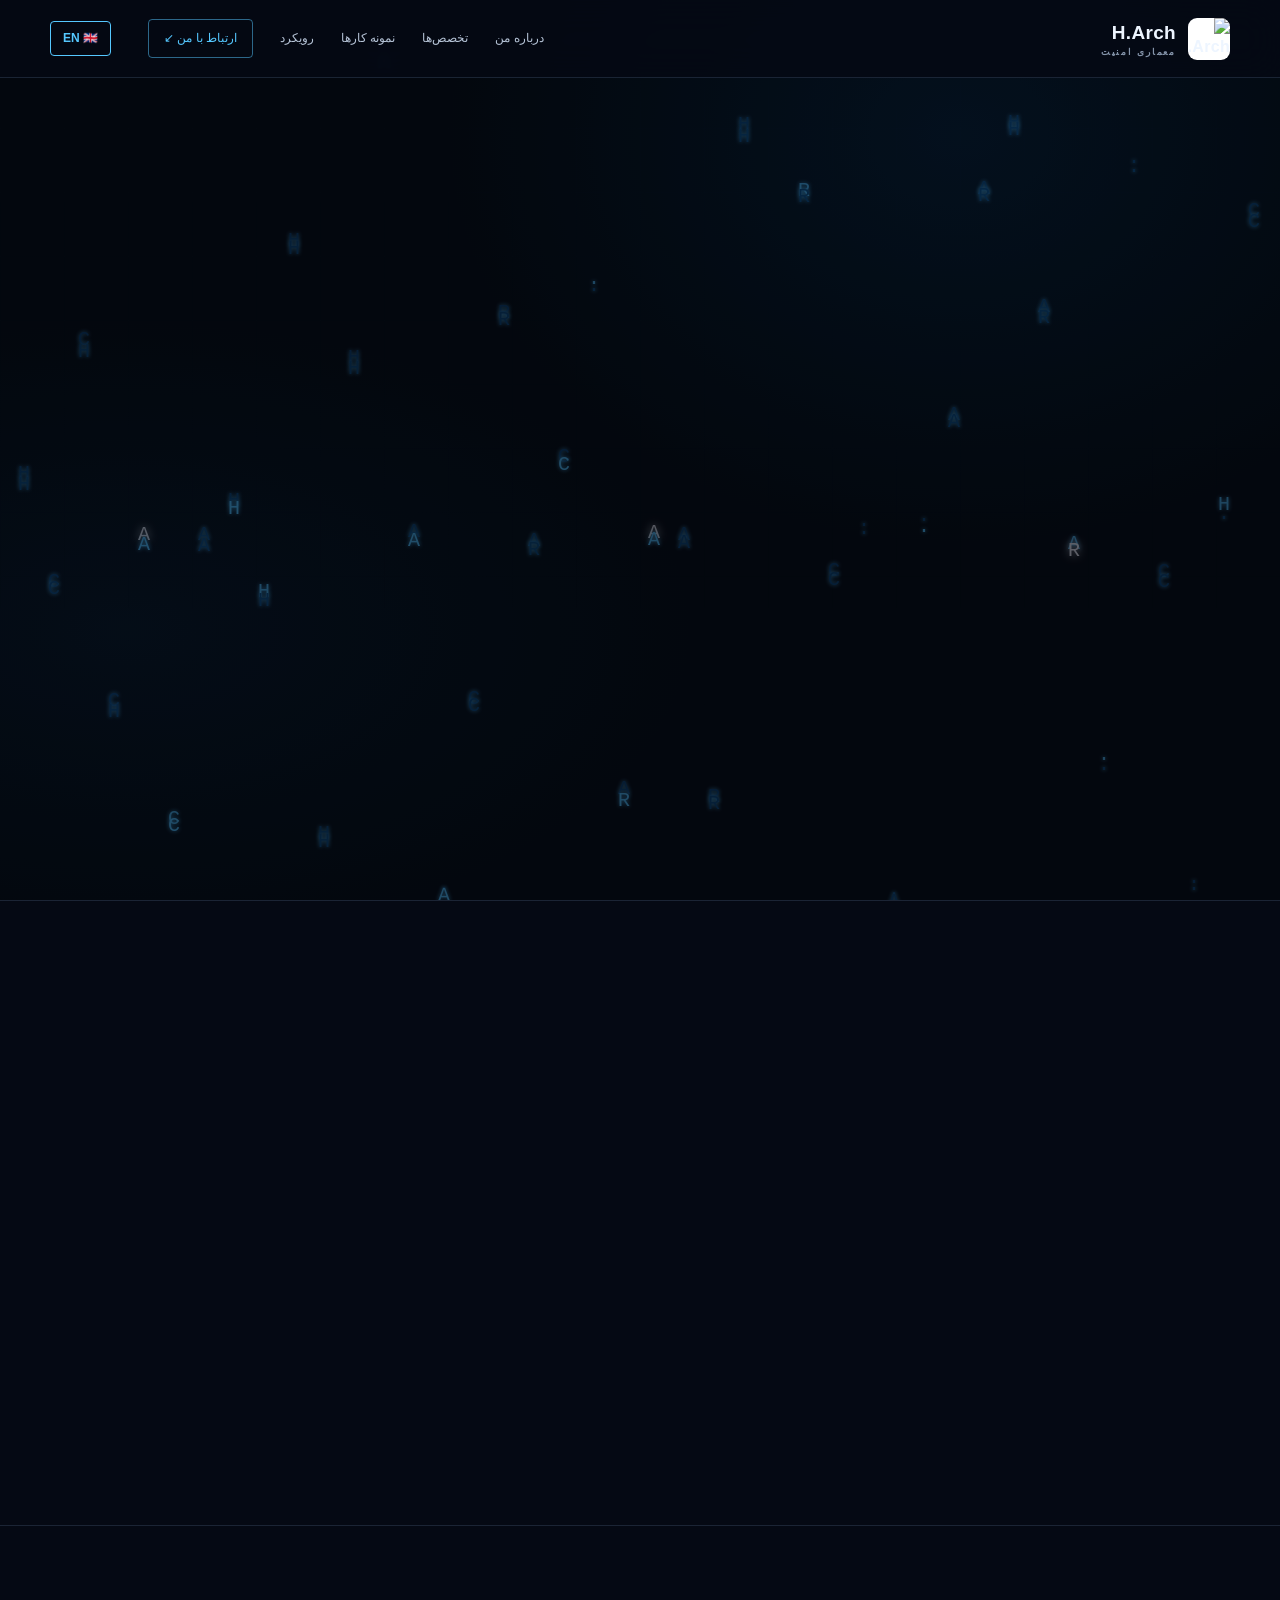
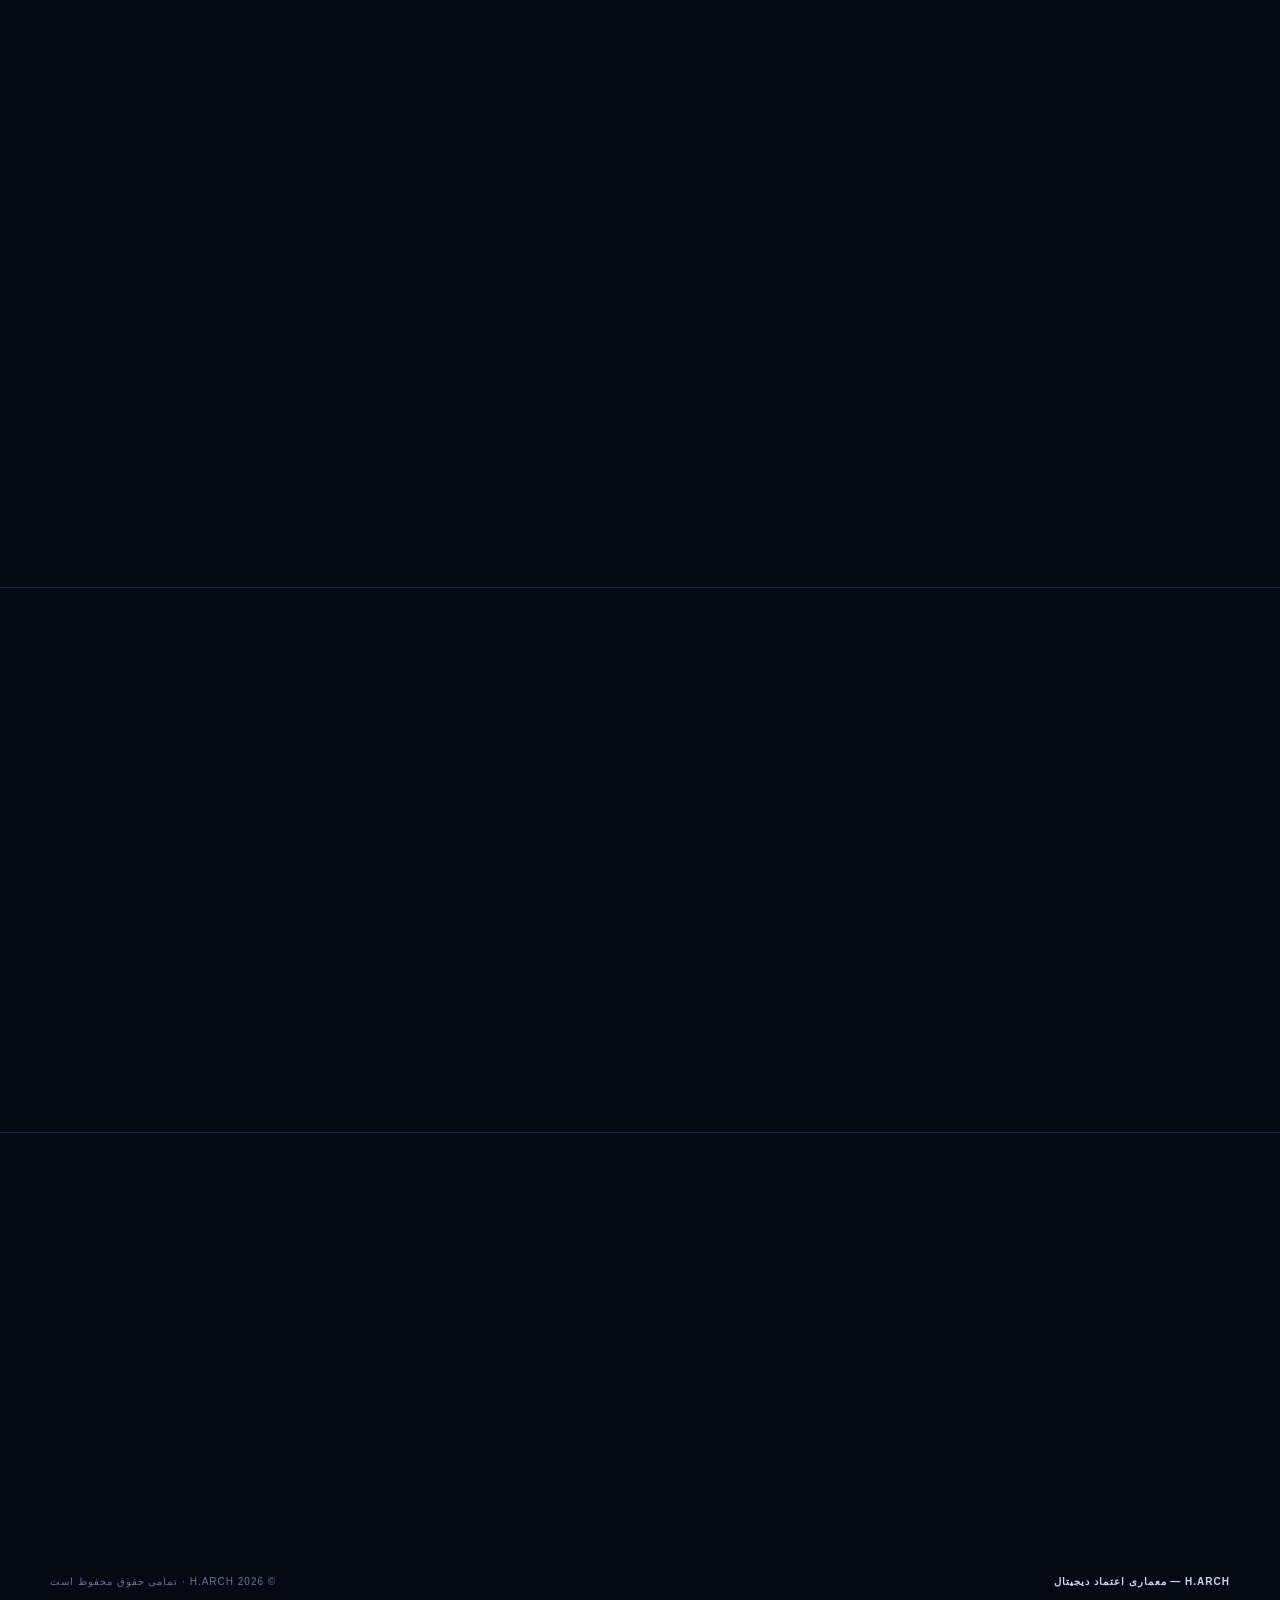
==== index-fa.html @ 06bbb2fb "Create index-fa.html" ====
<!DOCTYPE html>
<html lang="fa" dir="rtl">
<head>
<meta charset="UTF-8">
<meta name="viewport" content="width=device-width, initial-scale=1.0">
<meta name="theme-color" content="#050914">
<meta name="description" content="H.Arch — مهندس امنیت سایبری. معماری امنیت، زیرساخت بدون اعتماد و امنیت ابری.">
<title>H.Arch — معماری اعتماد دیجیتال</title>
<link rel="stylesheet" href="style.css">
<!-- فونت فارسی -->
<link href="https://cdn.fontcdn.ir/Font/Persian/Vazirmatn/Vazirmatn.css" rel="stylesheet">
<style>
  body { font-family: 'Vazirmatn', Inter, sans-serif; }
  h1, h2, h3, .sig-word { font-family: 'Vazirmatn', Georgia, serif; letter-spacing: 0; }
  .eyebrow:before { display: none; }
  .eyebrow { justify-content: flex-end; }
  .hero-actions, .hero-meta { justify-content: flex-end; }
  .float-tag { text-align: right; }
  .step:after { content: "←"; right: auto; left: -9px; }
</style>
</head>
<body>

<canvas id="matrix-bg" aria-hidden="true"></canvas>
<div class="grid-bg" aria-hidden="true"></div>

<!-- ===== Topbar ===== -->
<header class="topbar">
  <div class="wrap" style="display:flex;align-items:center;justify-content:space-between">
    <a class="brand" href="index-fa.html" aria-label="H.Arch home">
      <img src="logo.png" alt="H.Arch Logo">
      <span>H.Arch<small>معماری امنیت</small></span>
    </a>
    <button class="menu-btn" id="menuBtn" aria-label="منو" aria-expanded="false">☰</button>
    <nav class="nav" id="nav">
      <a href="#about">درباره من</a>
      <a href="#expertise">تخصص‌ها</a>
      <a href="#work">نمونه کارها</a>
      <a href="#method">رویکرد</a>
      <a class="contact-link" href="#contact">ارتباط با من ↙</a>
      <a href="index.html" style="color: var(--blue); font-weight: bold; border: 1px solid var(--blue); padding: 7px 12px; border-radius: 4px; margin-right: 10px;">EN 🇬🇧</a>
    </nav>
  </div>
</header>

<main id="home">
  <!-- Hero -->
  <div class="wrap hero">
    <div class="hero-content reveal">
      <div class="eyebrow">مهندسی امنیت مستقل</div>
      <h1>معماری<br><span>اعتماد دیجیتال.</span></h1>
      <p class="hero-copy">من <strong>حامد</strong> هستم — یک مهندس امنیت سایبری که روی طراحی معماری‌های امنیتی مقاوم و کاربردی تمرکز دارد. من ریسک‌های پیچیده را به سیستم‌های شفاف، تصمیمات قابل دفاع و حفاظت قابل اندازه‌گیری تبدیل می‌کنم.</p>
      <div class="hero-actions">
        <a class="btn btn-primary" href="#work">مشاهده پروژه‌ها <span>↖</span></a>
        <a class="btn btn-ghost" href="#about">کشف H.Arch <span>↓</span></a>
      </div>
      <div class="hero-meta">
        <div>تمرکز<b>معماری امنیت</b></div>
        <div>اصل<b>امنیت در طراحی</b></div>
        <div>برند<b>H.Arch</b></div>
      </div>
    </div>
    <div class="visual reveal">
      <div class="orb"></div>
      <div class="portrait-frame">
        <img class="portrait" src="portrait.jpg" alt="حامد - مهندس امنیت سایبری">
        <div class="scan" aria-hidden="true"></div>
      </div>
      <div class="float-tag tag-a">مدل‌سازی تهدید<b>STRIDE · ATT&CK</b></div>
      <div class="float-tag tag-b">امنیت ابری<b>AWS · GCP · Azure</b></div>
      <div class="scroll-note">برای کاوش اسکرول کنید ↓</div>
    </div>
  </div>

  <!-- About -->
  <section id="about">
    <div class="wrap">
      <div class="section-head reveal">
        <div>
          <div class="kicker">۰۱ — درباره من</div>
          <h2>امنیت یک معماری است،<br>نه یک چک‌لیست.</h2>
        </div>
        <p>من به تیم‌ها کمک می‌کنم تا از تفکر پیرامونی به سمت طراحی بدون اعتماد (Zero Trust) حرکت کنند — ترسیم مرزهای اعتماد قبل از نوشتن حتی یک کنترل.</p>
      </div>
      <div class="about-grid reveal">
        <div class="about-text">
          <p>در طول <strong>هشت سال گذشته</strong> به تیم‌های فین‌تک، SaaS و زیرساخت کمک کرده‌ام تا سیستم‌هایی طراحی کنند که در برابر شکست و حملات مقاومت کنند. کار من در تلاقی <strong>مدل‌سازی تهدید</strong>، <strong>معماری هویت</strong> و <strong>امنیت بومی ابری</strong> قرار دارد.</p>
          <p>من معتقدم بهترین کنترل امنیتی آن است که مسیر ناامن را سخت‌تر کند — بنابراین به همان اندازه که برای دفاع در عمق طراحی می‌کنم، برای ارگونومی توسعه‌دهنده نیز طراحی می‌کنم.</p>
        </div>
        <div class="capabilities">
          <div class="capability"><div class="num">/ ۰۱</div><h3>معماری بدون اعتماد (Zero Trust)</h3></div>
          <div class="capability"><div class="num">/ ۰۲</div><h3>امنیت ابری (AWS/GCP/Azure)</h3></div>
          <div class="capability"><div class="num">/ ۰۳</div><h3>مدل‌سازی تهدید و STRIDE</h3></div>
          <div class="capability"><div class="num">/ ۰۴</div><h3>طراحی هویت و دسترسی</h3></div>
        </div>
      </div>
    </div>
  </section>

  <!-- Projects -->
  <section id="work">
    <div class="wrap">
      <div class="section-head reveal">
        <div>
          <div class="kicker">۰۲ — نمونه کارها</div>
          <h2>معماری‌هایی که<br>نفوذ را فرض می‌کنند.</h2>
        </div>
        <p>منتخبی از پروژه‌های معماری امنیتی. برای مشاهده جزئیات طراحی روی هر کارت کلیک کنید.</p>
      </div>
      <div class="project-grid reveal">
        <button class="project" data-project="zt" data-title="پلتفرم بانکداری بدون اعتماد"
          data-desc="بازطراحی یک پلتفرم بانکداری خرده‌فروشی حول پروکسی‌های آگاه از هویت، mTLS سرویس‌به‌سرویس و مجوزدهی مستمر. کاهش سطح حرکت جانبی تا ۷۴٪."
          data-stack="Istio · SPIFFE/SPIRE · OPA · AWS">
          <div class="project-top"><span>/ ZT-01</span><span>فین‌تک</span></div>
          <div class="project-icon">◈</div>
          <h3>پلتفرم بانکداری بدون اعتماد</h3>
          <p>پروکسی‌های آگاه از هویت و mTLS سرویس‌به‌سرویس در ۱۲۰ میکروسرویس.</p>
          <span class="more">مشاهده طراحی ←</span>
        </button>
        <button class="project" data-project="cloud" data-title="سخت‌سازی منطقه فرود ابری"
          data-desc="طراحی یک منطقه فرود چندحسابی AWS با گاردریل‌ها، SCPها و ثبت مرکزی. کاهش پیکربندی‌های نادرست بحرانی از ۱۴۰ به ۳ در یک فصل."
          data-stack="AWS Control Tower · GuardDuty · Security Hub">
          <div class="project-top"><span>/ CL-02</span><span>SaaS</span></div>
          <div class="project-icon">☁</div>
          <h3>سخت‌سازی منطقه فرود ابری</h3>
          <p>گاردریل‌های چندحسابی، SCPها و تشخیص متمرکز.</p>
          <span class="more">مشاهده طراحی ←</span>
        </button>
        <button class="project" data-project="threat" data-title="برنامه مدل‌سازی تهدید"
          data-desc="ساخت یک برنامه مدل‌سازی تهدید تکرارپذیر مبتنی بر STRIDE که توسط ۹ تیم محصول پذیرفته شد، همراه با لینت خودکار نمودار جریان داده در CI."
          data-stack="STRIDE · ATT&CK · CI linting">
          <div class="project-top"><span>/ TM-03</span><span>پلتفرم</span></div>
          <div class="project-icon">⬡</div>
          <h3>برنامه مدل‌سازی تهدید</h3>
          <p>یک برنامه STRIDE تکرارپذیر با لینت جریان داده یکپارچه در CI.</p>
          <span class="more">مشاهده طراحی ←</span>
        </button>
      </div>
    </div>
  </section>

  <!-- Method -->
  <section id="method">
    <div class="wrap">
      <div class="section-head reveal">
        <div>
          <div class="kicker">۰۳ — رویکرد</div>
          <h2>مسیری تکرارپذیر<br>از ریسک تا تاب‌آوری.</h2>
        </div>
        <p>هر پروژه از یک چرخه چهار مرحله‌ای یکسان پیروی می‌کند — طراحی شده برای تولید آرتیفکت‌های ماندگار، نه اسلاید.</p>
      </div>
      <div class="method reveal">
        <div class="step"><div class="n">۰۱</div><h3>مدل‌سازی</h3><p>ترسیم دارایی‌ها، مرزهای اعتماد و جریان داده‌ها قبل از طراحی کنترل‌ها.</p></div>
        <div class="step"><div class="n">۰۲</div><h3>تهدیدشناسی</h3><p>شمارش تهدیدها با STRIDE و ATT&CK؛ رتبه‌بندی بر اساس قابلیت بهره‌برداری.</p></div>
        <div class="step"><div class="n">۰۳</div><h3>طراحی</h3><p>انتخاب کنترل‌هایی که مسیر ناامن را سخت‌تر می‌کنند.</p></div>
        <div class="step"><div class="n">۰۴</div><h3>اعتبارسنجی</h3><p>خودکارسازی تشخیص و تست مجدد مداوم، نه یک بار در سال.</p></div>
      </div>
    </div>
  </section>

  <!-- Contact -->
  <section id="contact">
    <div class="wrap">
      <div class="contact-box reveal">
        <div>
          <div class="kicker">۰۴ — ارتباط</div>
          <h2>بیایید اعتماد بسازیم.</h2>
          <p>آماده همکاری در پروژه‌های معماری امنیت و مشاوره.</p>
        </div>
        <a class="btn btn-primary" href="mailto:hello@harch.security">hello@harch.security ←</a>
      </div>
    </div>
  </section>
</main>

<footer class="wrap">
  <div class="footer-inner">
    <span class="footer-brand">H.Arch — معماری اعتماد دیجیتال</span>
    <span>© <span id="year"></span> H.Arch · تمامی حقوق محفوظ است</span>
  </div>
</footer>

<!-- Modal -->
<div class="modal" id="modal" role="dialog" aria-modal="true" aria-labelledby="modal-title">
  <div class="modal-card">
    <button class="close" id="modal-close" aria-label="بستن">✕</button>
    <div class="kicker" id="modal-kicker">پروژه</div>
    <h2 id="modal-title">عنوان</h2>
    <p id="modal-desc">توضیحات</p>
    <h3>تکنولوژی‌ها</h3>
    <p id="modal-stack"></p>
  </div>
</div>

<script src="script.js"></script>

<!-- Matrix script (copied for FA page) -->
<script>
(() => {
  const canvas = document.getElementById("matrix-bg");
  if (!canvas) return;
  const ctx = canvas.getContext("2d", { alpha: false });
  const brandText = "H.ARCH";
  const fontSize = 20;
  let columns = 0, drops = [], width = 0, height = 0, animationId = 0;
  const reduceMotion = window.matchMedia("(prefers-reduced-motion: reduce)").matches;

  function resize() {
    const dpr = Math.min(window.devicePixelRatio || 1, 2);
    width = window.innerWidth;
    height = window.innerHeight;
    canvas.width = Math.floor(width * dpr);
    canvas.height = Math.floor(height * dpr);
    canvas.style.width = width + "px";
    canvas.style.height = height + "px";
    ctx.setTransform(dpr, 0, 0, dpr, 0, 0);
    columns = Math.ceil(width / (fontSize * 1.5));
    drops = Array.from({ length: columns }, () => Math.random() * (height / fontSize));
    ctx.fillStyle = "#020603";
    ctx.fillRect(0, 0, width, height);
  }

  function draw() {
    ctx.fillStyle = "rgba(2, 6, 3, 0.08)";
    ctx.fillRect(0, 0, width, height);
    ctx.font = fontSize + "px monospace";
    ctx.textBaseline = "top";

    for (let i = 0; i < drops.length; i++) {
      const charIndex = Math.floor((drops[i] * fontSize) / fontSize) % brandText.length;
      const char = brandText.charAt(charIndex);
      const x = i * fontSize * 1.5;
      const y = drops[i] * fontSize;
      const bright = Math.random() > 0.95;
      ctx.fillStyle = bright ? "#ffffff" : (Math.random() > 0.8 ? "#55c8ff" : "#0a4a7a");
      ctx.shadowColor = bright ? "#ffffff" : "#55c8ff";
      ctx.shadowBlur = bright ? 10 : 4;
      ctx.fillText(char, x, y);
      ctx.shadowBlur = 0;
      if (y > height && Math.random() > 0.97) drops[i] = 0;
      else drops[i] += reduceMotion ? 0.1 : 0.3 + Math.random() * 0.3;
    }
    animationId = requestAnimationFrame(draw);
  }

  resize();
  if (!reduceMotion) draw();
  window.addEventListener("resize", () => {
    cancelAnimationFrame(animationId);
    resize();
    if (!reduceMotion) draw();
  }, { passive: true });
})();
</script>
</body>
</html>
---- style.css ----
:root{--bg:#050914;--panel:#0a1324;--panel2:#0d1a30;--line:rgba(137,174,220,.17);--blue:#55c8ff;--blue2:#168bff;--silver:#b8c7d9;--muted:#8494aa;--white:#edf5ff;--glow:0 0 35px rgba(33,151,255,.18);--max:1180px}
*{box-sizing:border-box}html{scroll-behavior:smooth;scroll-padding-top:90px}body{margin:0;background:var(--bg);color:var(--white);font-family:Inter,ui-sans-serif,system-ui,-apple-system,"Segoe UI",sans-serif;line-height:1.6;overflow-x:hidden}body:before{content:"";position:fixed;inset:0;z-index:-2;background:radial-gradient(ellipse at 75% 15%,rgba(15,91,170,.16),transparent 38%),radial-gradient(ellipse at 10% 70%,rgba(24,75,140,.12),transparent 35%),#050914}.grid-bg{position:fixed;inset:0;z-index:-1;pointer-events:none;opacity:.2;background-image:linear-gradient(rgba(90,140,190,.07) 1px,transparent 1px),linear-gradient(90deg,rgba(90,140,190,.07) 1px,transparent 1px);background-size:64px 64px;mask-image:linear-gradient(to bottom,black,transparent 90%)}
a{color:inherit;text-decoration:none}button{font:inherit}.wrap{width:min(var(--max),calc(100% - 44px));margin:auto}.topbar{height:78px;display:flex;align-items:center;justify-content:space-between;border-bottom:1px solid var(--line);position:sticky;top:0;z-index:20;background:rgba(5,9,20,.82);backdrop-filter:blur(18px)}.brand{display:flex;align-items:center;gap:12px;font-weight:800;letter-spacing:.02em}.brand img{width:42px;height:42px;object-fit:contain;background:#fff;border-radius:9px}.brand span{font-size:19px}.brand small{display:block;color:var(--muted);font-size:9px;letter-spacing:.2em;font-weight:600;margin-top:-3px}.nav{display:flex;gap:27px;align-items:center;font-size:12px;color:#b6c4d7}.nav a{transition:.2s}.nav a:hover{color:var(--blue)}.nav .contact-link{border:1px solid rgba(85,200,255,.5);padding:9px 15px;border-radius:4px;color:var(--blue)}.menu-btn{display:none;background:none;color:white;border:1px solid var(--line);padding:7px 10px;border-radius:5px}
.hero{min-height:calc(100vh - 78px);display:grid;grid-template-columns:1.05fr .95fr;gap:55px;align-items:center;padding:70px 0 90px;position:relative}.eyebrow{color:var(--blue);font-size:11px;letter-spacing:.24em;text-transform:uppercase;font-weight:700;display:flex;align-items:center;gap:12px}.eyebrow:before{content:"";width:30px;height:1px;background:var(--blue);box-shadow:0 0 12px var(--blue)}h1{font-size:clamp(48px,6.5vw,82px);line-height:.98;letter-spacing:-.065em;margin:24px 0 20px;font-weight:800}h1 span{color:var(--blue);text-shadow:0 0 35px rgba(85,200,255,.24)}.hero-copy{max-width:580px;color:#a9b8ca;font-size:16px}.hero-copy strong{color:#eaf5ff;font-weight:600}.hero-actions{display:flex;gap:13px;flex-wrap:wrap;margin-top:34px}.btn{display:inline-flex;align-items:center;gap:11px;padding:13px 19px;border-radius:4px;font-size:12px;font-weight:750;letter-spacing:.07em;text-transform:uppercase;transition:.25s;border:1px solid transparent}.btn-primary{background:linear-gradient(110deg,#168bff,#52caff);color:#03101e;box-shadow:0 8px 28px rgba(22,139,255,.2)}.btn-primary:hover{transform:translateY(-3px);box-shadow:0 12px 34px rgba(22,139,255,.35)}.btn-ghost{border-color:var(--line);color:#d7e5f5}.btn-ghost:hover{border-color:var(--blue);color:var(--blue)}.hero-meta{display:flex;gap:28px;margin-top:46px;padding-top:22px;border-top:1px solid var(--line);color:var(--muted);font-size:10px;letter-spacing:.13em;text-transform:uppercase}.hero-meta b{display:block;color:#e5f1ff;font-size:12px;letter-spacing:.04em;margin-top:4px}
.visual{position:relative;min-height:570px;display:flex;align-items:center;justify-content:center}.portrait-frame{width:min(100%,470px);height:535px;position:relative;border:1px solid rgba(85,200,255,.35);padding:10px;background:linear-gradient(145deg,rgba(20,65,110,.45),rgba(5,10,20,.8));box-shadow:var(--glow)}.portrait-frame:before,.portrait-frame:after{content:"";position:absolute;width:85px;height:85px;border-color:var(--blue);border-style:solid;pointer-events:none}.portrait-frame:before{top:-7px;left:-7px;border-width:1px 0 0 1px}.portrait-frame:after{right:-7px;bottom:-7px;border-width:0 1px 1px 0}.portrait{width:100%;height:100%;object-fit:cover;object-position:center 35%;filter:saturate(.82) contrast(1.04)}.scan{position:absolute;left:10px;right:10px;height:1px;top:20%;background:linear-gradient(90deg,transparent,var(--blue),transparent);opacity:.6;animation:scan 6s linear infinite}@keyframes scan{to{top:90%}}.float-tag{position:absolute;background:rgba(7,17,33,.92);border:1px solid rgba(85,200,255,.35);padding:12px 15px;backdrop-filter:blur(12px);box-shadow:var(--glow);font-size:10px;letter-spacing:.12em;text-transform:uppercase}.float-tag b{display:block;color:var(--blue);font-size:12px;margin-top:3px}.tag-a{left:-34px;top:15%}.tag-b{right:-28px;bottom:13%}.orb{position:absolute;width:430px;height:430px;border:1px solid rgba(85,200,255,.11);border-radius:50%;z-index:-1}.orb:before,.orb:after{content:"";position:absolute;border:1px solid rgba(85,200,255,.12);border-radius:50%;inset:35px}.orb:after{inset:80px}.scroll-note{position:absolute;bottom:25px;left:50%;transform:translateX(-50%);font-size:9px;letter-spacing:.22em;color:#71839a;text-transform:uppercase}
section{padding:105px 0;border-top:1px solid var(--line)}.section-head{display:flex;justify-content:space-between;align-items:end;gap:30px;margin-bottom:42px}.kicker{color:var(--blue);font-size:10px;letter-spacing:.22em;text-transform:uppercase;font-weight:700}.section-head h2{font-size:clamp(32px,4vw,48px);letter-spacing:-.045em;line-height:1.08;margin:10px 0 0}.section-head p{max-width:430px;color:var(--muted);font-size:13px;margin:0}.about-grid{display:grid;grid-template-columns:1.1fr .9fr;gap:55px}.about-text{font-size:17px;color:#afbed0;max-width:650px}.about-text strong{color:#eff7ff}.capabilities{display:grid;grid-template-columns:1fr 1fr;gap:12px}.capability{border:1px solid var(--line);background:linear-gradient(145deg,rgba(12,28,49,.85),rgba(7,14,27,.8));padding:18px;min-height:115px}.capability .num{color:var(--blue);font-size:10px;letter-spacing:.15em}.capability h3{font-size:14px;margin:12px 0 0}
.project-grid{display:grid;grid-template-columns:repeat(3,1fr);gap:15px}.project{min-height:280px;padding:23px;border:1px solid var(--line);background:linear-gradient(145deg,rgba(13,28,49,.92),rgba(7,14,27,.88));position:relative;overflow:hidden;cursor:pointer;transition:.25s;text-align:left;color:inherit}.project:hover{transform:translateY(-5px);border-color:rgba(85,200,255,.65);box-shadow:var(--glow)}.project:after{content:"";position:absolute;width:170px;height:170px;border:1px solid rgba(85,200,255,.12);border-radius:50%;right:-65px;bottom:-90px;box-shadow:0 0 0 20px rgba(85,200,255,.025),0 0 0 40px rgba(85,200,255,.02)}.project-top{display:flex;justify-content:space-between;color:var(--blue);font-size:10px;letter-spacing:.15em}.project-icon{width:48px;height:48px;border:1px solid rgba(85,200,255,.35);display:grid;place-items:center;margin:27px 0 17px;color:var(--blue);font-size:21px}.project h3{font-size:18px;margin:0 0 9px}.project p{font-size:12px;color:var(--muted);max-width:280px;margin:0}.project .more{display:inline-block;color:var(--blue);font-size:10px;letter-spacing:.13em;text-transform:uppercase;margin-top:22px}.method{display:grid;grid-template-columns:repeat(4,1fr);gap:0;border:1px solid var(--line)}.step{padding:26px 22px;border-right:1px solid var(--line);position:relative}.step:last-child{border:0}.step .n{font-size:11px;color:var(--blue);letter-spacing:.18em}.step h3{font-size:16px;margin:19px 0 7px}.step p{font-size:12px;color:var(--muted);margin:0}.step:after{content:"→";position:absolute;right:-9px;top:28px;color:var(--blue);background:var(--bg);padding:0 3px;font-size:13px}.step:last-child:after{display:none}
.contact-box{border:1px solid rgba(85,200,255,.27);background:radial-gradient(ellipse at 90% 10%,rgba(21,112,190,.17),transparent 45%),linear-gradient(135deg,#0b1b30,#07101e);padding:48px;display:flex;justify-content:space-between;align-items:center;gap:30px}.contact-box h2{font-size:clamp(30px,4vw,44px);line-height:1.1;margin:10px 0}.contact-box p{color:var(--muted);font-size:13px;margin:0}.contact-box .btn{white-space:nowrap}
footer{padding:28px 0;color:#65768d;font-size:10px;letter-spacing:.1em;text-transform:uppercase}.footer-inner{display:flex;justify-content:space-between;gap:20px;align-items:center}.footer-brand{color:#cbd9e9;font-weight:800}
.modal{position:fixed;inset:0;z-index:50;background:rgba(1,5,12,.82);backdrop-filter:blur(12px);display:none;align-items:center;justify-content:center;padding:20px}.modal.open{display:flex}.modal-card{width:min(760px,100%);max-height:90vh;overflow:auto;background:#091528;border:1px solid rgba(85,200,255,.4);box-shadow:0 20px 80px #000;padding:32px;position:relative}.close{position:absolute;right:17px;top:14px;background:none;border:1px solid var(--line);color:#dceaff;width:34px;height:34px;cursor:pointer}.modal-card h2{font-size:30px;margin:10px 45px 12px 0}.modal-card p,.modal-card li{color:#aabbd0;font-size:13px}.modal-card h3{font-size:14px;color:var(--blue);letter-spacing:.08em;text-transform:uppercase;margin:25px 0 8px}.modal-card ul{padding-left:20px}.diagram{border:1px solid var(--line);background:#050d1b;padding:18px;margin-top:18px;display:flex;align-items:center;justify-content:center;gap:10px;flex-wrap:wrap}.node{border:1px solid rgba(85,200,255,.5);padding:10px 13px;color:#d9ecff;font-size:10px;text-align:center;background:rgba(16,53,86,.4)}.arrow{color:var(--blue)}
.reveal{opacity:0;transform:translateY(18px);transition:opacity .7s ease,transform .7s ease}.reveal.visible{opacity:1;transform:none}
@media(max-width:850px){.hero{grid-template-columns:1fr;gap:30px;padding-top:60px}.hero-copy{max-width:650px}.visual{min-height:490px}.portrait-frame{height:460px;width:min(80%,430px)}.about-grid{grid-template-columns:1fr;gap:30px}.project-grid{grid-template-columns:repeat(2,1fr)}.section-head{display:block}.section-head p{margin-top:16px}.nav{gap:15px}}
@media(max-width:600px){.wrap{width:min(100% - 30px,var(--max))}.topbar{height:66px}.brand img{width:36px;height:36px}.menu-btn{display:block}.nav{display:none;position:absolute;top:65px;left:0;right:0;background:#071020;padding:20px;flex-direction:column;align-items:stretch;border-bottom:1px solid var(--line)}.nav.open{display:flex}.nav a{padding:8px}.hero{min-height:auto;padding:65px 0 85px}h1{font-size:53px}.hero-meta{gap:16px;flex-wrap:wrap}.visual{min-height:420px}.portrait-frame{width:85%;height:390px}.tag-a{left:-15px}.tag-b{right:-12px}.float-tag{font-size:8px;padding:9px}.scroll-note{bottom:18px}section{padding:75px 0}.project-grid{grid-template-columns:1fr}.project{min-height:245px}.method{grid-template-columns:1fr 1fr}.step{border-bottom:1px solid var(--line);min-height:150px}.step:nth-child(2){border-right:0}.step:nth-child(3){border-bottom:0}.step:nth-child(4){border:0}.step:after{display:none}.contact-box{padding:28px;display:block}.contact-box .btn{margin-top:24px}.footer-inner{align-items:flex-start;flex-direction:column}.modal-card{padding:25px 20px}}
@media(prefers-reduced-motion:reduce){*,*:before,*:after{scroll-behavior:auto!important;animation:none!important;transition:none!important}}

/* ===== Signature Intro CSS ===== */
#signature-intro{animation:sig-failsafe 10s 1 forwards;position:fixed;inset:0;z-index:10000;display:grid;place-items:center;overflow:hidden;background:#02050b;color:#edf6ff;isolation:isolate;transition:opacity 1.3s ease,visibility 1.3s ease}
#signature-intro.leaving{animation:none;opacity:0;visibility:hidden;pointer-events:none}
#signature-intro:before{content:"";position:absolute;inset:-20%;background:radial-gradient(ellipse at 50% 48%,rgba(39,126,190,.27),transparent 30%),radial-gradient(ellipse at 50% 50%,rgba(10,36,69,.65),transparent 65%);animation:sig-atmosphere 7s ease-in-out infinite alternate}
#signature-intro:after{content:"";position:absolute;inset:0;z-index:1;opacity:.14;pointer-events:none;background-image:linear-gradient(rgba(129,177,213,.13) 1px,transparent 1px),linear-gradient(90deg,rgba(129,177,213,.13) 1px,transparent 1px);background-size:78px 78px;mask-image:radial-gradient(ellipse,black,transparent 74%)}
#sig-canvas{position:absolute;inset:0;width:100%;height:100%;z-index:0}.sig-vignette{position:absolute;inset:0;z-index:2;pointer-events:none;background:radial-gradient(ellipse at center,transparent 20%,rgba(0,0,0,.35) 75%,rgba(0,0,0,.78))}
.sig-top,.sig-bottom{position:absolute;z-index:4;left:clamp(16px,4vw,55px);right:clamp(16px,4vw,55px);display:flex;justify-content:space-between;gap:15px;color:#68829b;font:9px ui-monospace,monospace;letter-spacing:.2em;text-transform:uppercase}.sig-top{top:28px}.sig-bottom{bottom:26px}
.sig-stage{position:relative;z-index:3;width:min(94vw,740px);min-height:86vh;display:flex;flex-direction:column;align-items:center;justify-content:center;text-align:center}
.sig-pre{font:10px ui-monospace,monospace;letter-spacing:.42em;text-transform:uppercase;color:#9ab9d3;opacity:0;animation:sig-rise .9s .35s forwards}
.sig-astrolabe{width:min(76vw,430px);aspect-ratio:1;position:relative;display:grid;place-items:center;margin:4px 0 -5px;perspective:1000px}
.sig-aura{position:absolute;inset:25%;border-radius:50%;background:radial-gradient(circle,rgba(53,159,225,.3),transparent 70%);filter:blur(14px);animation:sig-pulse 4s infinite}
.sig-ring{position:absolute;inset:8%;border:1px solid rgba(132,194,231,.4);border-radius:50%;box-shadow:0 0 26px rgba(49,142,206,.12),inset 0 0 24px rgba(49,142,206,.07)}
.sig-ring.r1{transform:rotateX(69deg) rotateZ(-22deg);animation:sig-orbit1 18s linear infinite}
.sig-ring.r2{inset:15%;transform:rotateY(66deg) rotateZ(28deg);border-color:rgba(203,218,229,.34);animation:sig-orbit2 23s linear infinite}
.sig-ring.r3{inset:22%;transform:rotateX(72deg) rotateZ(62deg);border-style:dashed;border-color:rgba(73,169,225,.48);animation:sig-orbit3 30s linear infinite}
.sig-ring.r4{inset:2%;transform:rotateY(78deg);border-color:rgba(75,145,190,.2);animation:sig-orbit2 35s linear infinite reverse}
.sig-ring:before,.sig-ring:after{content:"";position:absolute;width:6px;height:6px;border-radius:50%;background:#c7eeff;box-shadow:0 0 8px 2px #55baff,0 0 20px 4px rgba(44,159,240,.5)}.sig-ring:before{top:13%;left:17%}.sig-ring:after{bottom:16%;right:13%;width:4px;height:4px}
.sig-ticks{position:absolute;inset:28%;border:1px solid rgba(153,196,222,.24);border-radius:50%;background:repeating-conic-gradient(rgba(162,211,238,.5) 0deg 1deg,transparent 1deg 12deg);mask:radial-gradient(circle,transparent 65%,#000 66%,#000 68%,transparent 69%);animation:sig-spin 65s linear infinite}
.sig-seal{position:relative;width:34%;aspect-ratio:1;display:grid;place-items:center;opacity:0;transform:scale(.65) rotate(-10deg);animation:sig-seal 1.6s cubic-bezier(.16,.82,.2,1) .9s forwards}
.sig-seal:before,.sig-seal:after{content:"";position:absolute;inset:-15%;border:1px solid rgba(135,205,241,.56);transform:rotate(45deg);box-shadow:0 0 32px rgba(48,151,218,.2)}.sig-seal:after{inset:-24%;transform:none;border-color:rgba(106,160,199,.25)}
.sig-seal img,.sig-seal svg{width:100%;height:100%;object-fit:contain;border-radius:3px;background:white;box-shadow:0 0 55px rgba(48,157,231,.26);position:relative;z-index:1;padding: 10px;}
.sig-word{font:400 clamp(42px,8vw,84px)/1 Georgia,serif;letter-spacing:.23em;padding-left:.23em;color:#eff7ff;text-shadow:0 0 25px rgba(111,191,235,.35);opacity:0;animation:sig-rise 1.2s 2.05s forwards}
.sig-line{height:1px;width:min(320px,58vw);margin:21px 0 16px;background:linear-gradient(90deg,transparent,#6baed6,#e1f5ff,#6baed6,transparent);transform:scaleX(0);animation:sig-draw 1s 2.65s forwards;box-shadow:0 0 13px rgba(103,193,244,.4)}
.sig-role{font:10px ui-monospace,monospace;letter-spacing:.35em;text-transform:uppercase;color:#b3c9dc;opacity:0;animation:sig-rise 1s 2.95s forwards}
.sig-motto{margin-top:20px;color:#7fa4c2;font:italic 16px Georgia,serif;letter-spacing:.1em;opacity:0;animation:sig-rise 1s 3.4s forwards}
.sig-enter{margin-top:32px;padding:14px 24px;border:1px solid rgba(119,192,231,.5);background:rgba(13,47,77,.35);color:#d9f0ff;font:9px ui-monospace,monospace;letter-spacing:.22em;text-transform:uppercase;cursor:pointer;opacity:0;animation:sig-rise .8s 3.9s forwards;transition:.3s}
.sig-enter:hover{border-color:#c5ecff;background:rgba(36,111,162,.27);box-shadow:0 0 35px rgba(58,162,222,.2);letter-spacing:.3em;transform:translateY(-2px)}
.sig-progress{position:absolute;bottom:0;left:0;height:2px;width:100%;z-index:5;background:rgba(96,142,177,.13)}.sig-progress i{display:block;height:100%;width:0;background:linear-gradient(90deg,#286eaa,#9be0ff);box-shadow:0 0 15px #48baff;animation:sig-progress 8.8s linear forwards}
.sig-skip{position:absolute;right:clamp(16px,4vw,55px);bottom:clamp(42px,7vh,65px);z-index:6;border:0;background:none;color:#7893ac;font:9px ui-monospace,monospace;letter-spacing:.16em;text-transform:uppercase;cursor:pointer}.sig-skip:hover{color:#e4f6ff}
@keyframes sig-failsafe{0%,86%{opacity:1;visibility:visible}100%{opacity:0;visibility:hidden;pointer-events:none}}@keyframes sig-rise{to{opacity:1;transform:translateY(0);filter:blur(0)}}@keyframes sig-seal{to{opacity:1;transform:scale(1) rotate(0)}}@keyframes sig-draw{to{transform:scaleX(1)}}@keyframes sig-orbit1{to{transform:rotateX(69deg) rotateZ(338deg)}}@keyframes sig-orbit2{to{transform:rotateY(66deg) rotateZ(388deg)}}@keyframes sig-orbit3{to{transform:rotateX(72deg) rotateZ(422deg)}}@keyframes sig-spin{to{transform:rotate(360deg)}}@keyframes sig-pulse{50%{transform:scale(1.2);opacity:.65}}@keyframes sig-atmosphere{to{transform:scale(1.12);opacity:.75}}@keyframes sig-progress{to{width:100%}}
@media(max-width:600px){.sig-astrolabe{width:min(83vw,350px)}.sig-word{font-size:clamp(39px,11vw,62px);letter-spacing:.16em;padding-left:.16em}.sig-top,.sig-bottom{font-size:7px;letter-spacing:.1em}.sig-stage{min-height:84vh}}
@media(prefers-reduced-motion:reduce){#signature-intro *{animation-duration:.01ms!important;animation-delay:0ms!important;transition-duration:.01ms!important}}

/* ===== Matrix background layer ===== */
#matrix-bg {
  position: fixed;
  inset: 0;
  z-index: -1.5;
  width: 100%;
  height: 100%;
  pointer-events: none;
  opacity: .35;
}
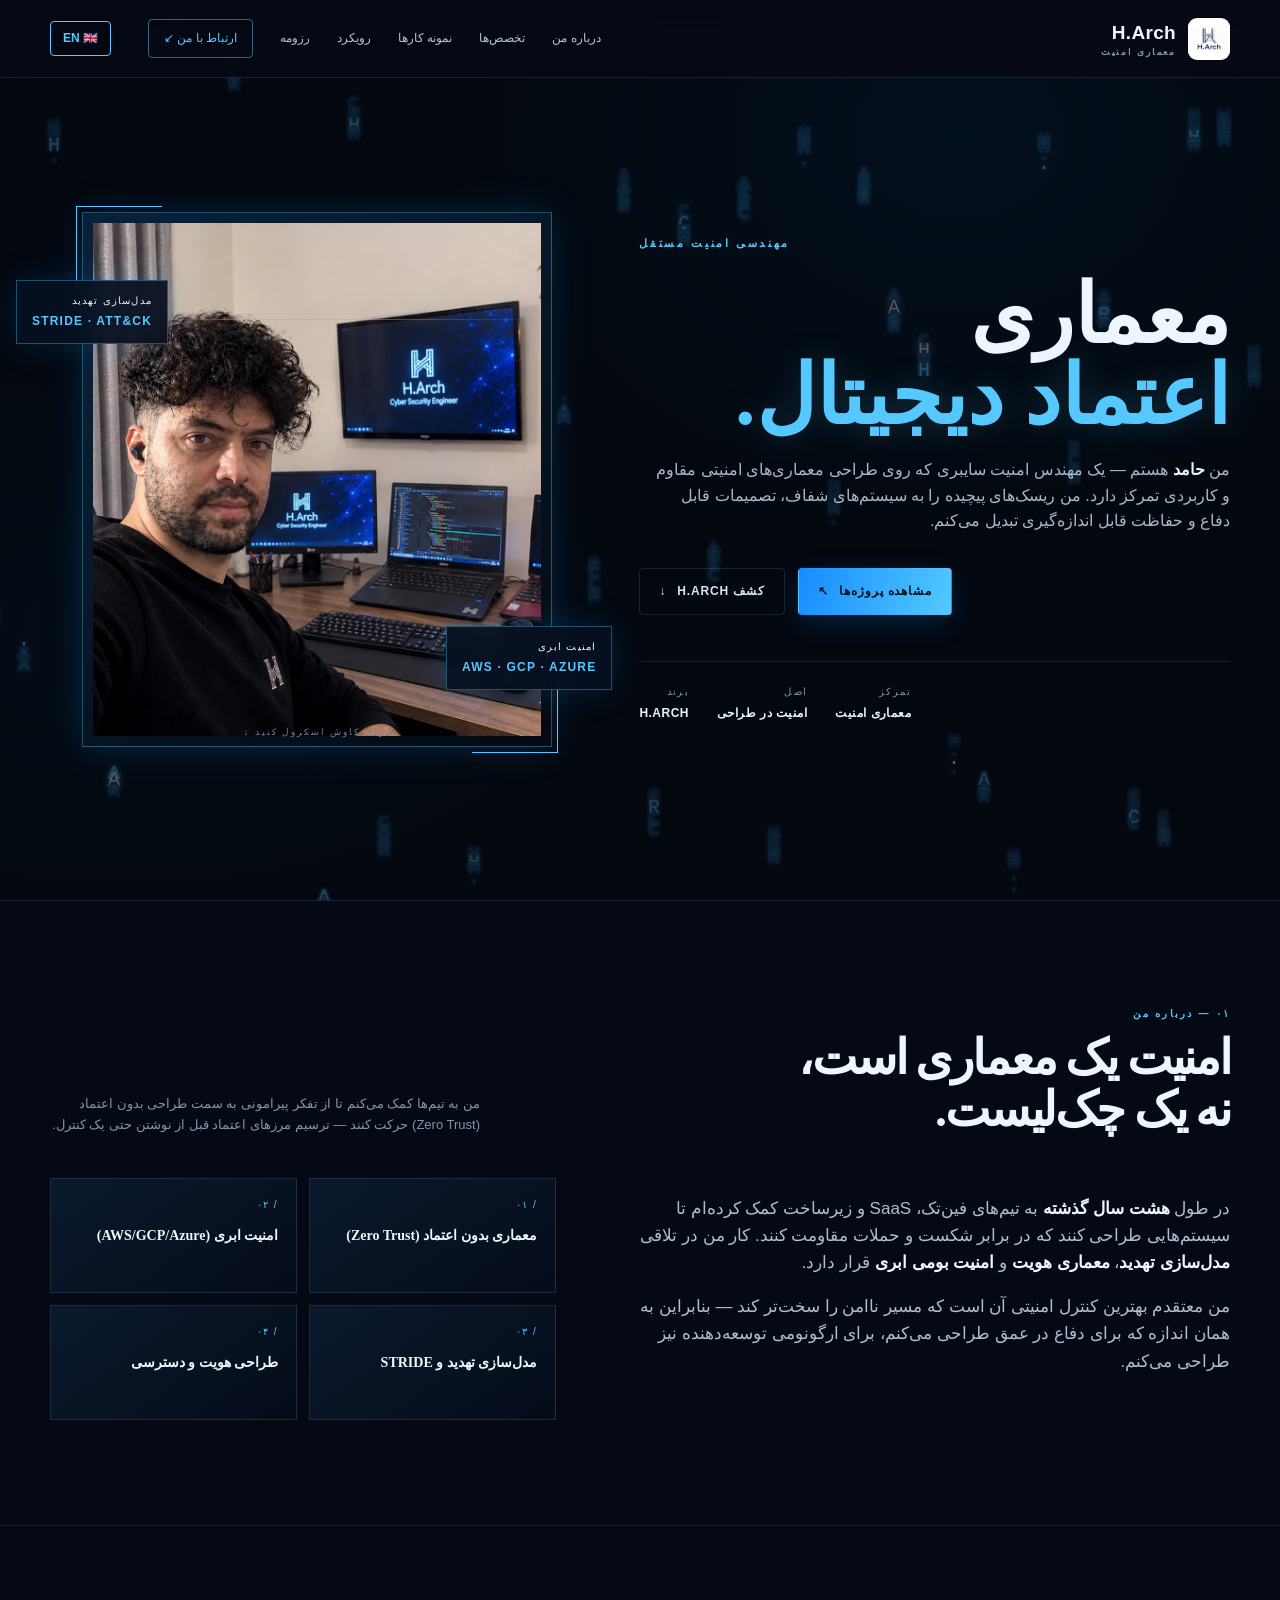
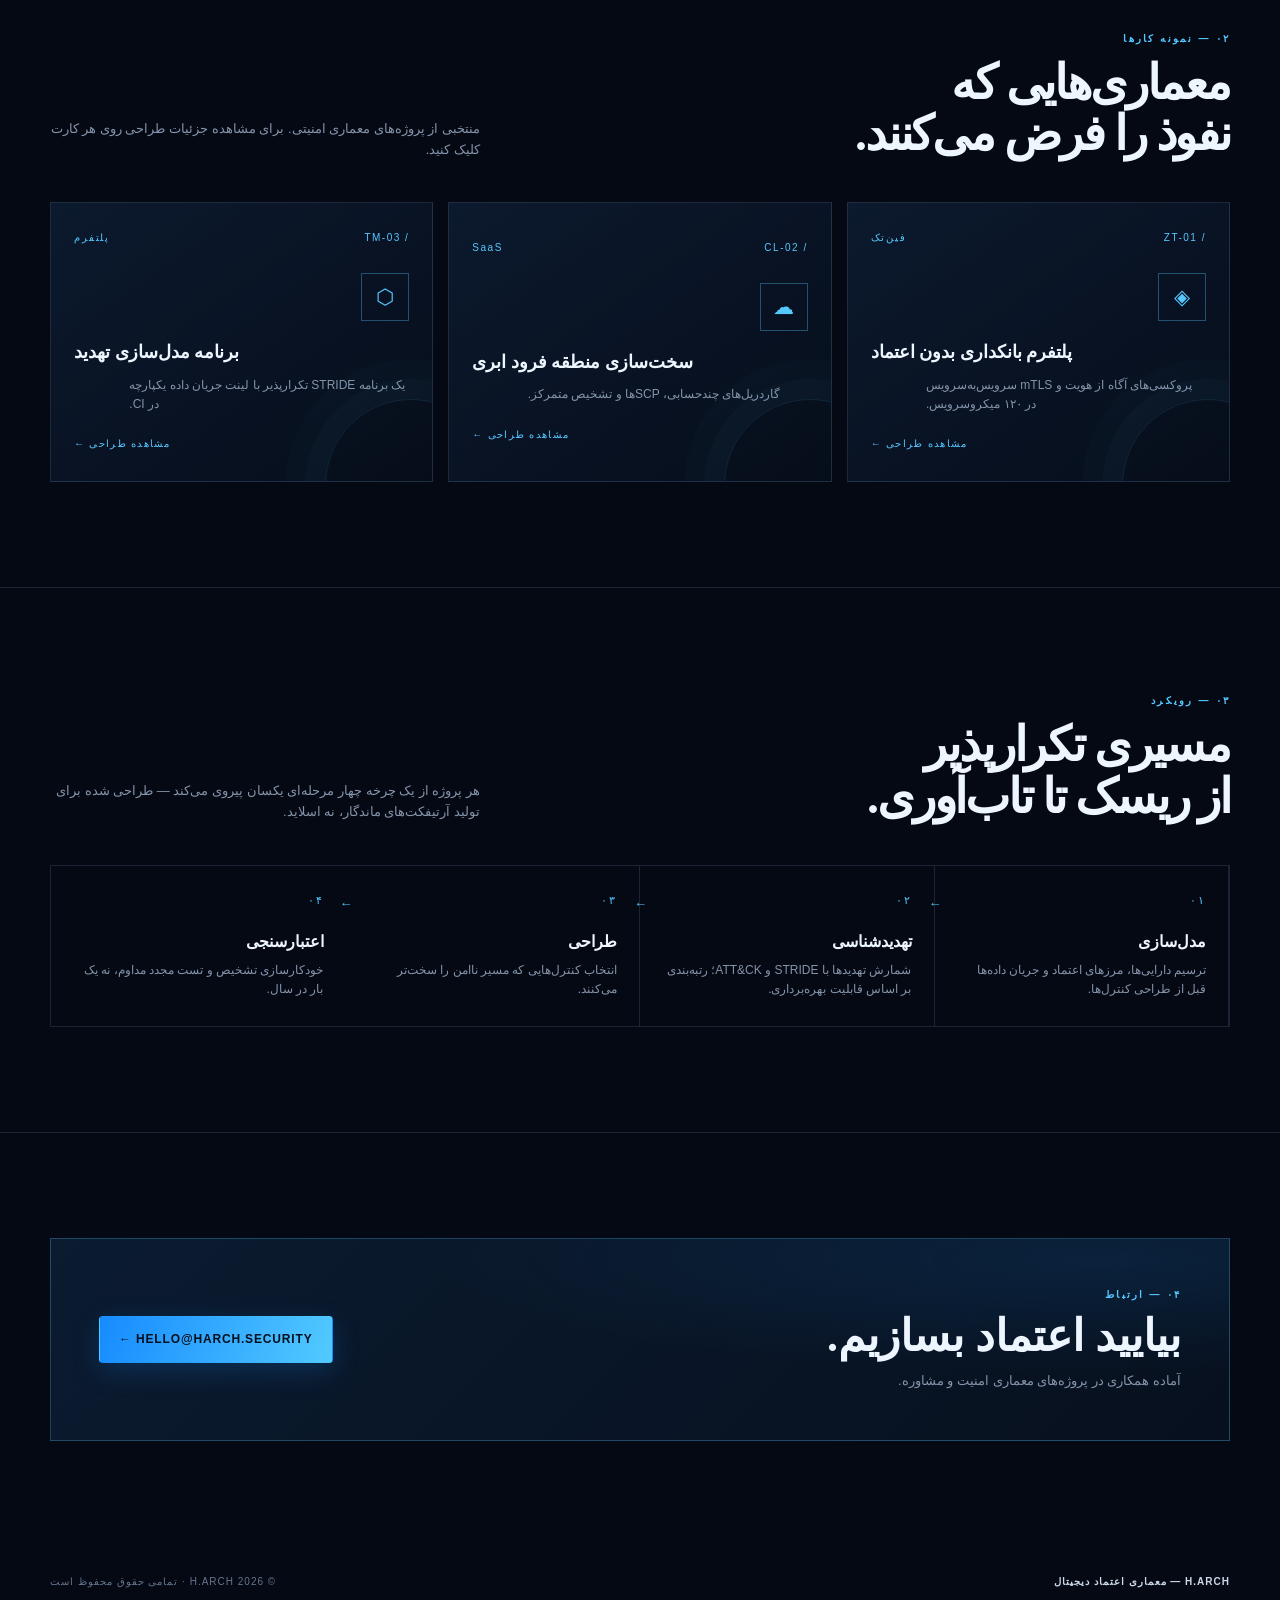
==== commit e669ee7b: "Update index-fa.html" ====
--- a/index-fa.html
+++ b/index-fa.html
@@ -37,6 +37,7 @@
       <a href="#expertise">تخصص‌ها</a>
       <a href="#work">نمونه کارها</a>
       <a href="#method">رویکرد</a>
+      <a href="resume-fa.html">رزومه</a> <!-- لینک رزومه اضافه شد -->
       <a class="contact-link" href="#contact">ارتباط با من ↙</a>
       <a href="index.html" style="color: var(--blue); font-weight: bold; border: 1px solid var(--blue); padding: 7px 12px; border-radius: 4px; margin-right: 10px;">EN 🇬🇧</a>
     </nav>
--- a/style.css
+++ b/style.css
@@ -56,3 +56,66 @@
   pointer-events: none;
   opacity: .35;
 }
+/* ===== Fix Language Button on Mobile ===== */
+@media (max-width: 600px) {
+  .nav a[href="index-fa.html"],
+  .nav a[href="index.html"] {
+    display: inline-block;
+    text-align: center;
+    margin: 10px 0 0 0 !important;
+    padding: 10px 15px !important;
+    border: 1px solid var(--blue) !important;
+    background: rgba(85, 200, 255, 0.1);
+  }
+}
+/* ===== Parallax Effects ===== */
+.visual {
+  will-change: transform;
+  transition: transform 0.1s ease-out;
+}
+
+.orb {
+  will-change: transform;
+}
+
+.parallax-element {
+  will-change: transform;
+}
+/* ===== Final Fixes: Mobile Menu, Parallax, and Modals ===== */
+
+/* ۱. اصلاح دکمه زبان در منوی موبایل */
+@media (max-width: 850px) {
+  .nav a[href="index-fa.html"],
+  .nav a[href="index.html"] {
+    display: block !important;
+    text-align: center;
+    margin: 10px 0 0 0 !important;
+    padding: 12px !important;
+    border: 1px solid var(--blue) !important;
+    background: rgba(85, 200, 255, 0.1);
+    border-radius: 4px;
+  }
+}
+
+/* ۲. اصلاح مودال‌ها (Project Modal) */
+.modal-card {
+  background: #0a1324 !important;
+  border: 1px solid var(--blue) !important;
+  box-shadow: 0 0 50px rgba(85, 200, 255, 0.2) !important;
+}
+.modal-card p {
+  color: #b8c7d9 !important;
+}
+.modal-card h3 {
+  border-bottom: 1px solid rgba(85, 200, 255, 0.2);
+  padding-bottom: 10px;
+}
+
+/* ۳. استایل‌های Parallax */
+.visual {
+  will-change: transform;
+  transition: transform 0.1s ease-out;
+}
+.orb {
+  will-change: transform;
+}
